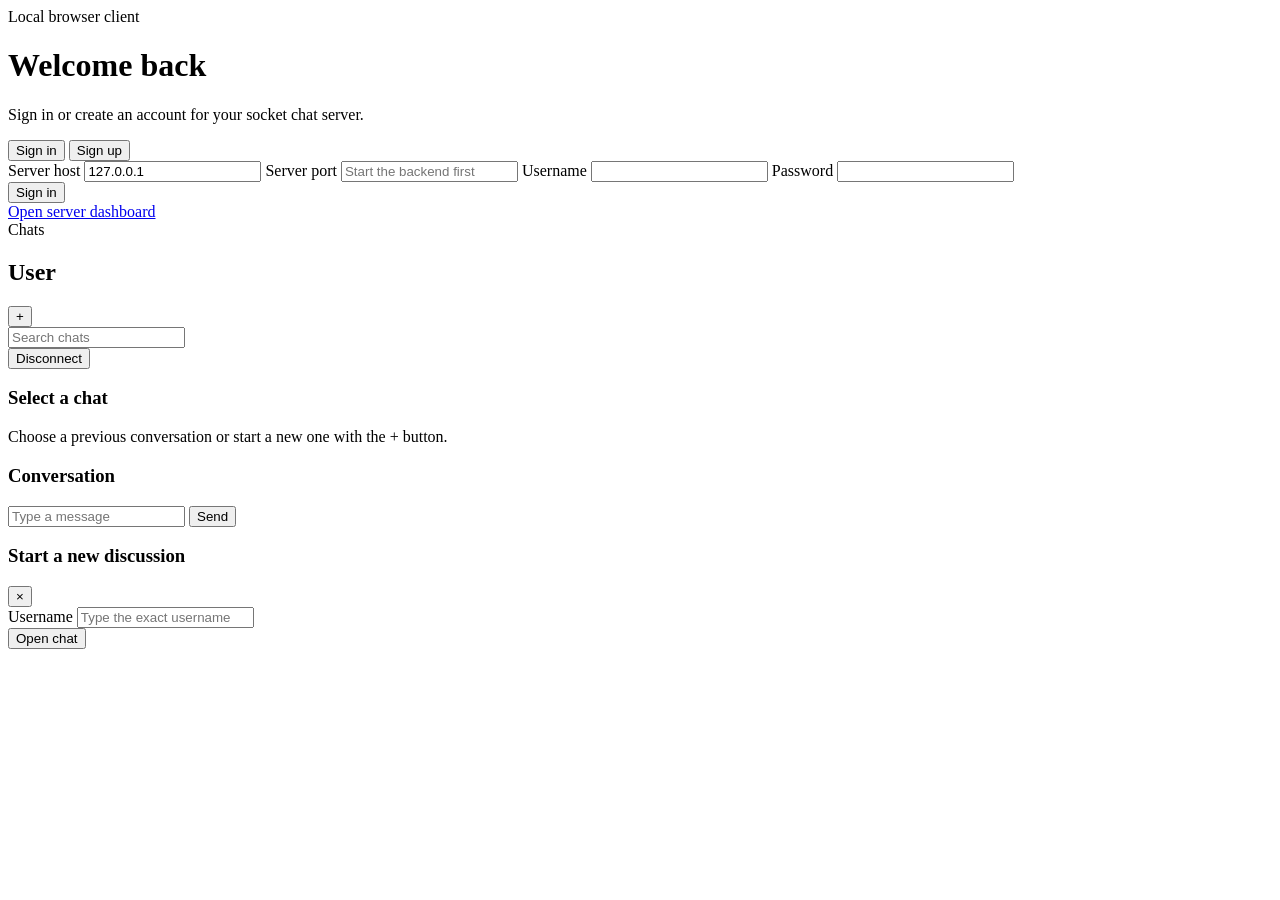
==== static/client.html @ 86b1c5da "Add initial client HTML for chat application" ====
<!doctype html>
<html>
<head>
  <meta charset="utf-8">
  <meta name="viewport" content="width=device-width, initial-scale=1">
  <title>Client Chat</title>
  <link rel="stylesheet" href="/static/style.css">
</head>
<body class="chat-body">
  <!-- Authentication screen shown before the user enters the chat UI. -->
  <div id="authScreen" class="auth-screen">
    <div class="auth-card">
      <div class="auth-brand">
        <span class="eyebrow">Local browser client</span>
        <h1>Welcome back</h1>
        <p>Sign in or create an account for your socket chat server.</p>
      </div>

      <div class="tab-row">
        <button class="tab-btn active" data-mode="signin">Sign in</button>
        <button class="tab-btn" data-mode="signup">Sign up</button>
      </div>

      <div class="auth-grid">
        <label class="field">
          <span>Server host</span>
          <input id="hostInput" value="127.0.0.1">
        </label>
        <label class="field">
          <span>Server port</span>
          <input id="portInput" type="number" placeholder="Start the backend first">
        </label>
        <label class="field full">
          <span>Username</span>
          <input id="usernameInput" autocomplete="username">
        </label>
        <label class="field full">
          <span>Password</span>
          <input id="passwordInput" type="password" autocomplete="current-password">
        </label>
      </div>

      <button id="authSubmit" class="primary-btn auth-submit">Sign in</button>
      <div id="authFeedback" class="feedback"></div>

      <div class="auth-footer">
        <a href="/server">Open server dashboard</a>
      </div>
    </div>
  </div>

  <!-- Main chat application shown after successful authentication. -->
  <div id="chatScreen" class="chat-app hidden">
    <aside class="sidebar">
      <div class="sidebar-top">
        <div>
          <span class="eyebrow">Chats</span>
          <h2 id="sidebarUser">User</h2>
        </div>
        <button id="newChatBtn" class="circle-btn" title="New chat">+</button>
      </div>
      <div class="search-box">
        <input id="contactSearch" placeholder="Search chats">
      </div>
      <div id="contactList" class="contact-list"></div>
      <div class="sidebar-bottom">
        <button id="disconnectBtn" class="ghost-btn wide-btn">Disconnect</button>
      </div>
    </aside>

    <main class="chat-main">
      <div id="emptyState" class="empty-state">
        <div class="empty-illustration"></div>
        <h3>Select a chat</h3>
        <p>Choose a previous conversation or start a new one with the + button.</p>
      </div>

      <div id="conversationShell" class="conversation-shell hidden">
        <header class="conversation-header">
          <div>
            <h3 id="chatTitle">Conversation</h3>
            <div id="chatSubtitle" class="subtle-text"></div>
          </div>
        </header>
        <div id="messageFeed" class="message-feed"></div>
        <div class="composer">
          <input id="messageInput" placeholder="Type a message">
          <button id="sendBtn" class="primary-btn">Send</button>
        </div>
      </div>
    </main>
  </div>

  <!-- Modal used to start a chat by typing the exact username. -->
  <div id="newChatModal" class="modal hidden">
    <div class="modal-card">
      <div class="modal-head">
        <h3>Start a new discussion</h3>
        <button id="closeModalBtn" class="icon-btn">×</button>
      </div>
      <label class="field full">
        <span>Username</span>
        <input id="manualRecipientInput" placeholder="Type the exact username">
      </label>
      <div id="newChatFeedback" class="feedback"></div>
      <button id="openChatBtn" class="primary-btn wide-btn">Open chat</button>
    </div>
  </div>

<script>
// ------------------------------
// Client page state and helpers
// ------------------------------
//
// The browser does not connect directly to other browser tabs. Instead, it talks to
// app.py over HTTP. app.py owns the live TCP socket to backend.py and returns JSON
// snapshots that this page uses to render the UI.
// UI/session state for this browser tab.
const state = {
  mode: 'signin',
  sessionId: null,
  username: null,
  selectedContact: null,
  conversations: [],
  allConversations: [],
  knownUsers: [],
  pendingStatus: [],
  disconnecting: false,
  sending: false,
  lastSendKey: '',
  lastSendAt: 0,
};

// Small helper so repeated DOM lookups stay readable.
function $(id){ return document.getElementById(id); }
// Send one JSON POST request to the Python bridge.
async function post(url, body={}){
  const res = await fetch(url,{method:'POST', headers:{'Content-Type':'application/json'}, body:JSON.stringify(body)});
  return res.json();
}
function escapeHtml(text=''){
  return text.replace(/[&<>"']/g, ch => ({'&':'&amp;','<':'&lt;','>':'&gt;','"':'&quot;',"'":'&#39;'}[ch]));
}
function formatTime(text){
  if(!text) return '';
  const d = new Date(text.replace(' ', 'T'));
  if(Number.isNaN(d.getTime())) return text;
  return d.toLocaleTimeString([], {hour:'numeric', minute:'2-digit'});
}
function setFeedback(text, type='info'){
  const node = $('authFeedback');
  node.textContent = text || '';
  node.className = 'feedback ' + (text ? ('show ' + type) : '');
}
function setNewChatFeedback(text, type='error'){
  const node = $('newChatFeedback');
  node.textContent = text || '';
  node.className = 'feedback ' + (text ? ('show ' + type) : '');
}
function updateModeButtons(){
  document.querySelectorAll('.tab-btn').forEach(btn=>{
    btn.classList.toggle('active', btn.dataset.mode === state.mode);
  });
  $('authSubmit').textContent = state.mode === 'signin' ? 'Sign in' : 'Create account';
}
function showChatUI(){
  $('authScreen').classList.add('hidden');
  $('chatScreen').classList.remove('hidden');
  $('sidebarUser').textContent = state.username || 'User';
}
function showAuthUI(){
  $('chatScreen').classList.add('hidden');
  $('authScreen').classList.remove('hidden');
}
function findConversation(contact){
  return state.allConversations.find(c => c.contact === contact)
      || state.conversations.find(c => c.contact === contact);
}
// Rebuild the left conversation list from the latest server snapshot.
function renderContacts(){
  const root = $('contactList');
  const query = $('contactSearch').value.trim().toLowerCase();
  let rows = state.conversations.slice();

  if(query){
    rows = rows.filter(row => row.contact.toLowerCase().includes(query) || (row.last_message || '').toLowerCase().includes(query));
  }

  if(!rows.length){
    root.innerHTML = '<div class="empty-copy padded">No chats yet.</div>';
    return;
  }

  root.innerHTML = rows.map(row=>{
    const online = state.knownUsers.find(u=>u.username === row.contact)?.online || false;
    return `
      <button class="contact-item ${state.selectedContact === row.contact ? 'active' : ''}" data-contact="${escapeHtml(row.contact)}">
        <div class="contact-avatar">${escapeHtml(row.contact.slice(0,1).toUpperCase())}</div>
        <div class="contact-meta">
          <div class="contact-head">
            <strong>${escapeHtml(row.contact)}</strong>
            <span>${online ? 'online' : ''}</span>
          </div>
          <div class="contact-preview">${escapeHtml(row.last_message || 'Conversation started')}</div>
        </div>
      </button>
    `;
  }).join('');

  root.querySelectorAll('.contact-item').forEach(btn=>{
    btn.onclick = ()=>{
      state.selectedContact = btn.dataset.contact;
      renderContacts();
      renderConversation();
    };
  });
}
// Render the currently selected conversation in the right message pane.
function renderConversation(){
  const contact = state.selectedContact;
  if(!contact){
    $('emptyState').classList.remove('hidden');
    $('conversationShell').classList.add('hidden');
    return;
  }
  $('emptyState').classList.add('hidden');
  $('conversationShell').classList.remove('hidden');
  $('chatTitle').textContent = contact;
  const online = state.knownUsers.find(u=>u.username === contact)?.online;
  $('chatSubtitle').textContent = online ? 'Online' : 'Offline or not connected right now';

  const convo = findConversation(contact) || {messages:[]};
  const messages = convo.messages || [];
  const root = $('messageFeed');
  if(!messages.length){
    root.innerHTML = '<div class="empty-copy">No messages yet. Send the first encrypted message.</div>';
  } else {
    root.innerHTML = messages.map(msg=>{
      const mine = msg.direction === 'outgoing';
      const status = mine ? (msg.delivered ? 'Delivered' : 'Pending') : '';
      return `
        <div class="bubble-row ${mine ? 'mine' : 'theirs'}">
          <div class="bubble ${mine ? 'outgoing' : 'incoming'}">
            <div class="bubble-text">${escapeHtml(msg.text)}</div>
            <div class="bubble-meta">${formatTime(msg.time_sent)} ${status ? '· ' + status : ''}</div>
          </div>
        </div>
      `;
    }).join('');
  }
  root.scrollTop = root.scrollHeight;

}

// Merge transient status events such as delivery notices or disconnect messages.
function mergeEvents(events){
  for(const event of events || []){
    if(['delivery','server_ack','offline_notice','status','system'].includes(event.kind)){
      state.pendingStatus.push(event.text || '');
      state.pendingStatus = state.pendingStatus.slice(-8);
    }
  }
}
// Poll app.py so the browser chat stays synchronized with the backend.
async function refreshState(){
  if(!state.sessionId || state.disconnecting) return;
  const res = await fetch('/api/client/state?session_id=' + encodeURIComponent(state.sessionId));
  const data = await res.json();
  if(!data.ok || data.closed){
    state.sessionId = null;
    setFeedback('Session closed. Please sign in again.', 'error');
    showAuthUI();
    return;
  }
  state.conversations = data.conversations || [];
  state.allConversations = data.all_conversations || [];
  state.knownUsers = data.known_users || [];
  mergeEvents(data.events || []);
  renderContacts();
  renderConversation();
}
// Submit the sign-in/sign-up form and open the chat UI if it succeeds.
async function authenticate(){
  const host = $('hostInput').value.trim();
  const port = Number($('portInput').value);
  const username = $('usernameInput').value.trim();
  const password = $('passwordInput').value;
  const res = await post('/api/client/auth', {host, port, username, password, mode: state.mode});
  if(!res.ok){ setFeedback(res.message || 'Authentication failed.', 'error'); return; }
  state.sessionId = res.session_id;
  state.username = res.username;
  state.selectedContact = null;
  state.pendingStatus = [];
  state.disconnecting = false;
  setFeedback('');
  showChatUI();
  await refreshState();
}
// Send the current message to the selected contact.
async function sendMessage(){
  const text = $('messageInput').value.trim();
  if(!state.selectedContact || !text || !state.sessionId || state.sending) return;

  const sendKey = `${state.sessionId}::${state.selectedContact}::${text}`;
  const now = Date.now();
  if (state.lastSendKey === sendKey && (now - state.lastSendAt) < 900) {
    return;
  }

  state.sending = true;
  state.lastSendKey = sendKey;
  state.lastSendAt = now;
  $('sendBtn').disabled = true;

  try{
    const res = await post('/api/client/send_chat', {session_id: state.sessionId, recipient: state.selectedContact, text});
    if(!res.ok){
      state.pendingStatus.push(res.message || 'Send failed');
      state.pendingStatus = state.pendingStatus.slice(-8);
      renderConversation();
      return;
    }
    $('messageInput').value = '';
    setTimeout(refreshState, 180);
  } finally {
    state.sending = false;
    $('sendBtn').disabled = false;
  }
}
// Open a chat from the username typed in the new-chat modal.
function openChatFromModal(){
  const manual = $('manualRecipientInput').value.trim();
  if(!manual){
    setNewChatFeedback('Enter a username.', 'error');
    return;
  }
  if(manual === state.username){
    setNewChatFeedback('Choose another user.', 'error');
    return;
  }
  state.selectedContact = manual;
  $('newChatModal').classList.add('hidden');
  $('manualRecipientInput').value = '';
  setNewChatFeedback('');
  renderContacts();
  renderConversation();
}
// Gracefully disconnect the current browser session.
async function disconnectClient(showMessage=true){
  if(!state.sessionId || state.disconnecting) return;
  state.disconnecting = true;
  const sessionId = state.sessionId;
  try{
    await fetch('/api/client/disconnect', {
      method:'POST',
      headers:{'Content-Type':'application/json'},
      body: JSON.stringify({session_id: sessionId}),
      keepalive: true
    });
  }catch(e){}
  state.sessionId = null;
  state.username = null;
  state.selectedContact = null;
  state.conversations = [];
  state.allConversations = [];
  state.knownUsers = [];
  state.pendingStatus = [];
  state.disconnecting = false;
  showAuthUI();
  if(showMessage) setFeedback('Disconnected.', 'info');
}
// Try to notify the backend when the tab is closed or refreshed.
function disconnectOnUnload(){
  if(!state.sessionId) return;
  const payload = JSON.stringify({session_id: state.sessionId});
  try {
    navigator.sendBeacon('/api/client/disconnect', new Blob([payload], {type:'application/json'}));
  } catch (e) {
    try {
      fetch('/api/client/disconnect', {
        method:'POST',
        headers:{'Content-Type':'application/json'},
        body: payload,
        keepalive: true
      });
    } catch (err) {}
  }
}

// Wire up all UI event handlers after the page script loads.
Array.from(document.querySelectorAll('.tab-btn')).forEach(btn=>{
  btn.onclick = ()=>{ state.mode = btn.dataset.mode; updateModeButtons(); setFeedback(''); };
});
$('authSubmit').onclick = authenticate;
$('passwordInput').addEventListener('keydown', e=>{ if(e.key === 'Enter') authenticate(); });
$('contactSearch').addEventListener('input', renderContacts);
$('sendBtn').onclick = sendMessage;
$('messageInput').addEventListener('keydown', e=>{ if(e.key === 'Enter') sendMessage(); });
$('newChatBtn').onclick = ()=> {
  $('newChatModal').classList.remove('hidden');
  $('manualRecipientInput').focus();
  setNewChatFeedback('');
};
$('closeModalBtn').onclick = ()=> {
  $('newChatModal').classList.add('hidden');
  setNewChatFeedback('');
};
$('openChatBtn').onclick = openChatFromModal;
$('manualRecipientInput').addEventListener('keydown', e=>{ if(e.key === 'Enter') openChatFromModal(); });
$('disconnectBtn').onclick = async ()=>{ await disconnectClient(true); };

window.addEventListener('pagehide', disconnectOnUnload);
window.addEventListener('beforeunload', disconnectOnUnload);

updateModeButtons();
setInterval(refreshState, 900);
</script>
</body>
</html>
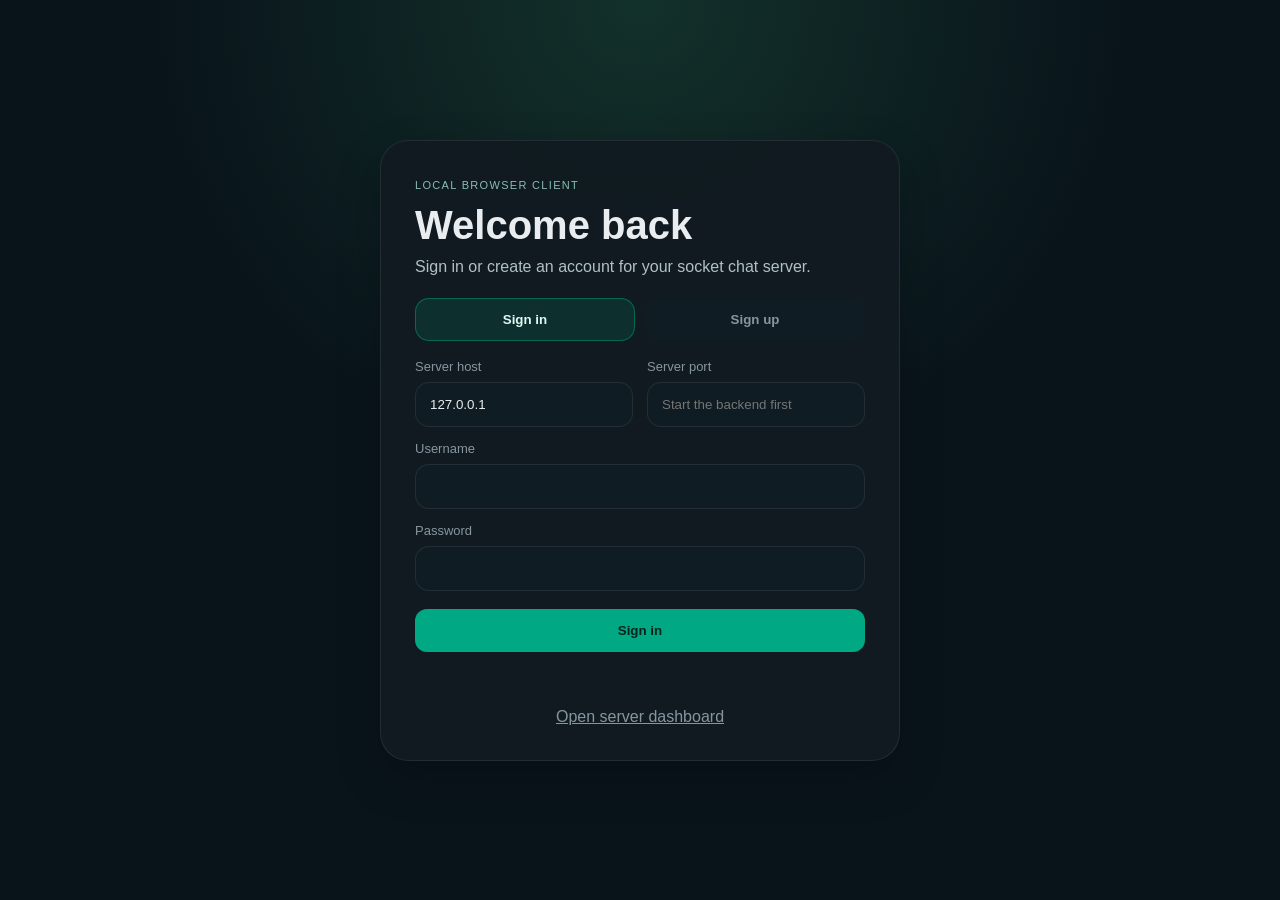
==== commit f1e0f22f: "Clean up comments in client.html Removed unnecessary comments from the HTML file to improve readabil" ====
--- a/static/client.html
+++ b/static/client.html
@@ -7,7 +7,6 @@
   <link rel="stylesheet" href="/static/style.css">
 </head>
 <body class="chat-body">
-  <!-- Authentication screen shown before the user enters the chat UI. -->
   <div id="authScreen" class="auth-screen">
     <div class="auth-card">
       <div class="auth-brand">
@@ -49,7 +48,6 @@
     </div>
   </div>
 
-  <!-- Main chat application shown after successful authentication. -->
   <div id="chatScreen" class="chat-app hidden">
     <aside class="sidebar">
       <div class="sidebar-top">
@@ -91,7 +89,6 @@
     </main>
   </div>
 
-  <!-- Modal used to start a chat by typing the exact username. -->
   <div id="newChatModal" class="modal hidden">
     <div class="modal-card">
       <div class="modal-head">
@@ -108,14 +105,6 @@
   </div>
 
 <script>
-// ------------------------------
-// Client page state and helpers
-// ------------------------------
-//
-// The browser does not connect directly to other browser tabs. Instead, it talks to
-// app.py over HTTP. app.py owns the live TCP socket to backend.py and returns JSON
-// snapshots that this page uses to render the UI.
-// UI/session state for this browser tab.
 const state = {
   mode: 'signin',
   sessionId: null,
@@ -129,11 +118,11 @@
   sending: false,
   lastSendKey: '',
   lastSendAt: 0,
+  lastRenderedContact: null,
+  lastRenderedMessageCount: 0,
 };
 
-// Small helper so repeated DOM lookups stay readable.
 function $(id){ return document.getElementById(id); }
-// Send one JSON POST request to the Python bridge.
 async function post(url, body={}){
   const res = await fetch(url,{method:'POST', headers:{'Content-Type':'application/json'}, body:JSON.stringify(body)});
   return res.json();
@@ -176,7 +165,6 @@
   return state.allConversations.find(c => c.contact === contact)
       || state.conversations.find(c => c.contact === contact);
 }
-// Rebuild the left conversation list from the latest server snapshot.
 function renderContacts(){
   const root = $('contactList');
   const query = $('contactSearch').value.trim().toLowerCase();
@@ -215,23 +203,34 @@
     };
   });
 }
-// Render the currently selected conversation in the right message pane.
 function renderConversation(){
   const contact = state.selectedContact;
   if(!contact){
     $('emptyState').classList.remove('hidden');
     $('conversationShell').classList.add('hidden');
-    return;
-  }
+    state.lastRenderedContact = null;
+    state.lastRenderedMessageCount = 0;
+    return;
+  }
+
   $('emptyState').classList.add('hidden');
   $('conversationShell').classList.remove('hidden');
   $('chatTitle').textContent = contact;
+
   const online = state.knownUsers.find(u=>u.username === contact)?.online;
   $('chatSubtitle').textContent = online ? 'Online' : 'Offline or not connected right now';
 
   const convo = findConversation(contact) || {messages:[]};
   const messages = convo.messages || [];
   const root = $('messageFeed');
+
+  // Remember scroll position before replacing the conversation HTML.
+  const previousScrollTop = root.scrollTop;
+  const previousScrollHeight = root.scrollHeight;
+  const wasNearBottom = (previousScrollHeight - (previousScrollTop + root.clientHeight)) < 80;
+  const contactChanged = state.lastRenderedContact !== contact;
+  const messageCountIncreased = messages.length > state.lastRenderedMessageCount;
+
   if(!messages.length){
     root.innerHTML = '<div class="empty-copy">No messages yet. Send the first encrypted message.</div>';
   } else {
@@ -248,11 +247,22 @@
       `;
     }).join('');
   }
-  root.scrollTop = root.scrollHeight;
-
-}
-
-// Merge transient status events such as delivery notices or disconnect messages.
+
+  // Auto-scroll only when it is actually helpful:
+  // 1) when opening a different conversation, or
+  // 2) when a new message appears and the user was already near the bottom.
+  if(contactChanged || (messageCountIncreased && wasNearBottom)){
+    root.scrollTop = root.scrollHeight;
+  } else {
+    // Preserve the reader's relative position when refreshState() re-renders the same chat.
+    const heightDelta = root.scrollHeight - previousScrollHeight;
+    root.scrollTop = Math.max(0, previousScrollTop + heightDelta);
+  }
+
+  state.lastRenderedContact = contact;
+  state.lastRenderedMessageCount = messages.length;
+}
+
 function mergeEvents(events){
   for(const event of events || []){
     if(['delivery','server_ack','offline_notice','status','system'].includes(event.kind)){
@@ -261,7 +271,6 @@
     }
   }
 }
-// Poll app.py so the browser chat stays synchronized with the backend.
 async function refreshState(){
   if(!state.sessionId || state.disconnecting) return;
   const res = await fetch('/api/client/state?session_id=' + encodeURIComponent(state.sessionId));
@@ -279,7 +288,6 @@
   renderContacts();
   renderConversation();
 }
-// Submit the sign-in/sign-up form and open the chat UI if it succeeds.
 async function authenticate(){
   const host = $('hostInput').value.trim();
   const port = Number($('portInput').value);
@@ -296,7 +304,6 @@
   showChatUI();
   await refreshState();
 }
-// Send the current message to the selected contact.
 async function sendMessage(){
   const text = $('messageInput').value.trim();
   if(!state.selectedContact || !text || !state.sessionId || state.sending) return;
@@ -327,7 +334,6 @@
     $('sendBtn').disabled = false;
   }
 }
-// Open a chat from the username typed in the new-chat modal.
 function openChatFromModal(){
   const manual = $('manualRecipientInput').value.trim();
   if(!manual){
@@ -345,7 +351,6 @@
   renderContacts();
   renderConversation();
 }
-// Gracefully disconnect the current browser session.
 async function disconnectClient(showMessage=true){
   if(!state.sessionId || state.disconnecting) return;
   state.disconnecting = true;
@@ -369,7 +374,6 @@
   showAuthUI();
   if(showMessage) setFeedback('Disconnected.', 'info');
 }
-// Try to notify the backend when the tab is closed or refreshed.
 function disconnectOnUnload(){
   if(!state.sessionId) return;
   const payload = JSON.stringify({session_id: state.sessionId});
@@ -387,7 +391,6 @@
   }
 }
 
-// Wire up all UI event handlers after the page script loads.
 Array.from(document.querySelectorAll('.tab-btn')).forEach(btn=>{
   btn.onclick = ()=>{ state.mode = btn.dataset.mode; updateModeButtons(); setFeedback(''); };
 });
--- a/static/style.css
+++ b/static/style.css
@@ -0,0 +1,217 @@
+/*
+  Shared visual theme for all Wazzap pages.
+  The same stylesheet is used by the landing page, the client UI, and the
+  server dashboard so the whole project keeps one consistent look and feel.
+*/
+:root {
+  --bg: #0b141a;
+  --panel: #111b21;
+  --panel-2: #202c33;
+  --panel-3: #1f2c34;
+  --text: #e9edef;
+  --muted: #8696a0;
+  --accent: #00a884;
+  --accent-dark: #0b6e5b;
+  --bubble-in: #202c33;
+  --bubble-out: #005c4b;
+  --border: rgba(255,255,255,0.08);
+  --shadow: 0 18px 45px rgba(0,0,0,0.24);
+  --white: #fff;
+  --danger: #d84b4b;
+}
+* { box-sizing: border-box; }
+body { margin: 0; font-family: Inter, Arial, sans-serif; color: var(--text); background: #09141a; }
+a { color: inherit; }
+.hidden { display: none !important; }
+.eyebrow { display: inline-block; text-transform: uppercase; letter-spacing: .12em; font-size: 11px; color: #89bdb1; margin-bottom: 12px; }
+.primary-btn, .ghost-btn, .danger-btn, .tab-btn, .circle-btn, .icon-btn { cursor: pointer; border: 0; transition: .18s ease; }
+.primary-btn { background: var(--accent); color: #03241c; padding: 12px 18px; border-radius: 12px; font-weight: 700; }
+.primary-btn:hover { background: #14c8a0; }
+.ghost-btn { background: transparent; color: var(--text); border: 1px solid var(--border); padding: 11px 16px; border-radius: 12px; text-decoration: none; }
+.ghost-btn:hover { background: rgba(255,255,255,0.05); }
+.danger-btn { background: var(--danger); color: var(--white); padding: 12px 18px; border-radius: 12px; font-weight: 700; }
+.circle-btn { width: 42px; height: 42px; border-radius: 50%; background: var(--accent); color: #03241c; font-size: 28px; line-height: 1; }
+.icon-btn { width: 36px; height: 36px; border-radius: 50%; background: rgba(255,255,255,0.06); color: var(--white); font-size: 24px; }
+.wide-btn { width: 100%; }
+.field { display: flex; flex-direction: column; gap: 8px; }
+.field span { font-size: 13px; color: var(--muted); }
+.field input, .field select { width: 100%; background: #0f1c23; border: 1px solid var(--border); color: var(--text); padding: 14px 14px; border-radius: 14px; outline: none; }
+.field input:focus, .field select:focus, .composer input:focus, .search-box input:focus { border-color: rgba(0,168,132,.7); }
+.full { grid-column: 1 / -1; }
+.feedback { min-height: 24px; margin-top: 12px; font-size: 14px; color: var(--muted); }
+.feedback.show.error { color: #ff9f9f; }
+.feedback.show.info { color: #8fdacb; }
+/* Landing page layout */
+.landing-body { min-height: 100vh; background: radial-gradient(circle at top left, #13312b, #09141a 45%); display: grid; place-items: center; padding: 28px; }
+.landing-shell { width: min(1120px, 100%); }
+.hero-card { background: rgba(17,27,33,.88); border: 1px solid var(--border); box-shadow: var(--shadow); border-radius: 30px; padding: 42px; display: grid; grid-template-columns: 1.1fr .9fr; gap: 30px; }
+.hero-card h1 { font-size: clamp(36px, 5vw, 62px); line-height: 1.02; margin: 0 0 16px; }
+.hero-card p { color: #b7c4ca; font-size: 18px; line-height: 1.6; max-width: 680px; }
+.hero-actions { display: flex; gap: 14px; margin-top: 28px; }
+.preview-window { background: #081116; border: 1px solid var(--border); border-radius: 26px; padding: 14px; box-shadow: inset 0 1px 0 rgba(255,255,255,.03); }
+.preview-topbar { display: flex; gap: 8px; margin-bottom: 16px; }
+.preview-topbar span { width: 11px; height: 11px; border-radius: 50%; background: rgba(255,255,255,.2); }
+.preview-body { display: grid; grid-template-columns: 0.8fr 1.2fr; min-height: 320px; border-radius: 18px; overflow: hidden; }
+.preview-sidebar { background: #111b21; padding: 18px; }
+.preview-avatar { width: 54px; height: 54px; border-radius: 50%; background: linear-gradient(135deg, #00a884, #62d4bb); margin-bottom: 18px; }
+.preview-line { height: 16px; border-radius: 10px; background: rgba(255,255,255,.08); margin-bottom: 12px; }
+.preview-line.wide { width: 88%; }
+.preview-chat { background: #0b141a; padding: 20px; display: flex; flex-direction: column; gap: 14px; }
+.preview-bubble { height: 52px; border-radius: 16px; width: 72%; }
+.preview-bubble.incoming { background: #202c33; }
+.preview-bubble.outgoing { background: #005c4b; align-self: end; }
+.preview-bubble.short { width: 48%; }
+/* Authentication and top-level page containers */
+.auth-screen, .dashboard-body, .chat-body { min-height: 100vh; }
+.auth-screen { display: grid; place-items: center; padding: 28px; background: radial-gradient(circle at top, #13312b, #09141a 44%); }
+.auth-card { width: min(520px, 100%); background: rgba(17,27,33,.95); border: 1px solid var(--border); border-radius: 28px; padding: 34px; box-shadow: var(--shadow); }
+.auth-card h1 { margin: 0 0 10px; font-size: 40px; }
+.auth-card p { color: #b1c0c7; margin: 0 0 22px; }
+.tab-row { display: grid; grid-template-columns: 1fr 1fr; gap: 10px; margin: 18px 0 18px; }
+.tab-btn { background: #0f1c23; color: var(--muted); padding: 13px 18px; border-radius: 14px; font-weight: 700; border: 1px solid transparent; }
+.tab-btn.active { background: rgba(0,168,132,.16); border-color: rgba(0,168,132,.45); color: #dff7f2; }
+.auth-grid { display: grid; grid-template-columns: 1fr 1fr; gap: 14px; }
+.auth-submit { width: 100%; margin-top: 18px; padding: 14px; }
+.auth-footer { margin-top: 20px; text-align: center; color: var(--muted); }
+/* Main two-column chat layout */
+.chat-app { display: grid; grid-template-columns: 390px 1fr; height: 100vh; }
+.sidebar { background: var(--panel); border-right: 1px solid var(--border); display: flex; flex-direction: column; }
+.sidebar-top { padding: 24px 22px 14px; display: flex; justify-content: space-between; align-items: center; }
+.sidebar-top h2 { margin: 0; font-size: 26px; }
+.search-box { padding: 0 18px 14px; }
+.search-box input { width: 100%; background: #202c33; border: 1px solid transparent; color: var(--text); padding: 14px 16px; border-radius: 12px; }
+/* Scrollable conversation list on the left side */
+.contact-list { flex: 1; overflow: auto; }
+.contact-item { width: 100%; background: transparent; border: 0; color: var(--text); display: grid; grid-template-columns: 56px 1fr; gap: 12px; padding: 14px 18px; text-align: left; border-bottom: 1px solid rgba(255,255,255,0.04); }
+.contact-item:hover, .contact-item.active { background: rgba(255,255,255,0.04); }
+.contact-avatar { width: 52px; height: 52px; border-radius: 50%; display: grid; place-items: center; font-weight: 800; background: linear-gradient(135deg, #164038, #0c6f59); }
+.contact-meta { min-width: 0; }
+.contact-head { display: flex; justify-content: space-between; gap: 10px; margin-bottom: 6px; }
+.contact-head span { color: var(--muted); font-size: 12px; }
+.contact-preview { color: var(--muted); white-space: nowrap; overflow: hidden; text-overflow: ellipsis; }
+.sidebar-bottom { padding: 16px 18px 20px; border-top: 1px solid var(--border); }
+.chat-main { background: linear-gradient(180deg, #0b141a, #0d171d); display: flex; align-items: stretch; justify-content: center; }
+.empty-state { margin: auto; text-align: center; color: var(--muted); max-width: 440px; padding: 24px; }
+.empty-state h3 { color: var(--text); font-size: 32px; margin-bottom: 12px; }
+.empty-illustration { width: 120px; height: 120px; margin: 0 auto 22px; border-radius: 50%; background: radial-gradient(circle at 30% 30%, #1ce7b8, #005c4b 70%); box-shadow: 0 0 0 14px rgba(0,168,132,.08); }
+.conversation-shell { width: 100%; display: grid; grid-template-rows: auto 1fr auto auto; }
+.conversation-header { padding: 20px 24px; border-bottom: 1px solid var(--border); background: rgba(17,27,33,.7); backdrop-filter: blur(5px); }
+.conversation-header h3 { margin: 0 0 6px; font-size: 24px; }
+.subtle-text, .composer-notice, .empty-copy { color: var(--muted); }
+/* Scrollable message area inside one conversation */
+.message-feed { padding: 26px; overflow: auto; display: flex; flex-direction: column; gap: 10px; background-image:
+  linear-gradient(rgba(11,20,26,.88), rgba(11,20,26,.88)),
+  radial-gradient(circle at top left, rgba(255,255,255,.04), transparent 35%);
+}
+.bubble-row { display: flex; }
+.bubble-row.mine { justify-content: flex-end; }
+.bubble { max-width: min(70%, 700px); padding: 12px 14px 10px; border-radius: 14px; box-shadow: 0 2px 10px rgba(0,0,0,.16); }
+.bubble.incoming { background: var(--bubble-in); border-top-left-radius: 4px; }
+.bubble.outgoing { background: var(--bubble-out); border-top-right-radius: 4px; }
+.bubble-text { line-height: 1.45; white-space: pre-wrap; }
+.bubble-meta { font-size: 12px; color: rgba(233,237,239,.72); margin-top: 6px; text-align: right; }
+.composer-notice { min-height: 22px; padding: 0 24px 10px; font-size: 13px; }
+.composer { padding: 14px 20px 20px; display: grid; grid-template-columns: 1fr auto; gap: 14px; border-top: 1px solid var(--border); background: rgba(17,27,33,.84); }
+.composer input { background: #202c33; border: 1px solid transparent; color: var(--text); padding: 15px 16px; border-radius: 12px; }
+.modal { position: fixed; inset: 0; background: rgba(0,0,0,.55); display: grid; place-items: center; padding: 24px; }
+.modal-card { width: min(440px, 100%); background: #101b21; border: 1px solid var(--border); border-radius: 22px; padding: 24px; box-shadow: var(--shadow); }
+.modal-head { display: flex; justify-content: space-between; align-items: center; margin-bottom: 18px; }
+.modal-head h3 { margin: 0; }
+/* Server dashboard layout */
+.dashboard-body { background: #09141a; padding: 24px; }
+.dashboard-shell { max-width: 1280px; margin: 0 auto; }
+.page-header { display: flex; justify-content: space-between; align-items: center; gap: 16px; }
+.page-header.compact { margin-bottom: 20px; }
+.page-header h1 { margin: 0; font-size: 36px; }
+.card { background: rgba(17,27,33,.96); border: 1px solid var(--border); border-radius: 22px; box-shadow: var(--shadow); }
+.toolbar { display: flex; justify-content: space-between; align-items: end; gap: 16px; padding: 20px; margin-bottom: 18px; }
+.small-field { max-width: 220px; }
+.toolbar-actions { display: flex; gap: 12px; }
+.stats-grid { display: grid; grid-template-columns: repeat(4, 1fr); gap: 16px; margin-bottom: 18px; }
+.stat-card { background: rgba(17,27,33,.96); border: 1px solid var(--border); border-radius: 18px; padding: 18px 20px; }
+.stat-label { display: block; font-size: 13px; color: var(--muted); margin-bottom: 8px; }
+.stat-card strong { font-size: 28px; }
+.dashboard-grid { display: grid; grid-template-columns: repeat(2, 1fr); gap: 18px; }
+.panel { padding: 20px; min-height: 260px; }
+.panel-head { margin-bottom: 12px; }
+.panel-head h2 { margin: 0; font-size: 22px; }
+.full-span { grid-column: 1 / -1; }
+.stack-list { display: flex; flex-direction: column; gap: 12px; }
+.row-item { padding: 14px 16px; border-radius: 14px; background: rgba(255,255,255,.03); display: flex; justify-content: space-between; gap: 16px; align-items: center; }
+.badge { display: inline-block; padding: 6px 10px; border-radius: 999px; font-size: 12px; background: rgba(255,255,255,.08); color: var(--text); }
+.badge.success { background: rgba(0,168,132,.18); color: #90f0dd; }
+.mini-stats { display: flex; gap: 14px; color: var(--muted); flex-wrap: wrap; }
+.logbox { margin: 0; white-space: pre-wrap; word-break: break-word; max-height: 420px; overflow: auto; color: #d8e2e6; }
+.padded { padding: 16px; }
+/* Responsive tweaks for smaller screens */
+@media (max-width: 980px) {
+  .hero-card { grid-template-columns: 1fr; }
+  .chat-app { grid-template-columns: 1fr; }
+  .sidebar { max-height: 46vh; }
+  .stats-grid, .dashboard-grid, .auth-grid { grid-template-columns: 1fr; }
+}
+
+
+/* v9: allow dashboard page to scroll normally */
+body.dashboard-body {
+  min-height: 100vh;
+  height: auto;
+  overflow-y: auto;
+  overflow-x: hidden;
+}
+
+body.dashboard-body .dashboard-shell {
+  padding-bottom: 24px;
+}
+
+/* keep chat page fixed-scroll behavior only on chat */
+body.chat-body {
+  height: 100vh;
+  overflow: hidden;
+}
+
+
+/* v10: only the chat page uses fixed viewport scrolling */
+body.chat-body {
+  height: 100vh;
+  overflow: hidden;
+}
+
+body.chat-body .chat-app {
+  height: 100vh;
+  overflow: hidden;
+}
+
+body.chat-body .sidebar,
+body.chat-body .chat-main,
+body.chat-body .conversation-shell {
+  min-height: 0;
+}
+
+body.chat-body .contact-list {
+  overflow-y: auto;
+}
+
+body.chat-body .message-feed {
+  flex: 1 1 auto;
+  min-height: 0;
+  overflow-y: auto;
+  overflow-x: hidden;
+}
+
+body.chat-body .composer {
+  flex-shrink: 0;
+}
+
+/* dashboard and other pages scroll normally */
+html, body {
+  min-height: 100%;
+}
+
+body.dashboard-body,
+body.landing-body,
+body.auth-screen {
+  height: auto;
+  overflow-y: auto;
+  overflow-x: hidden;
+}
